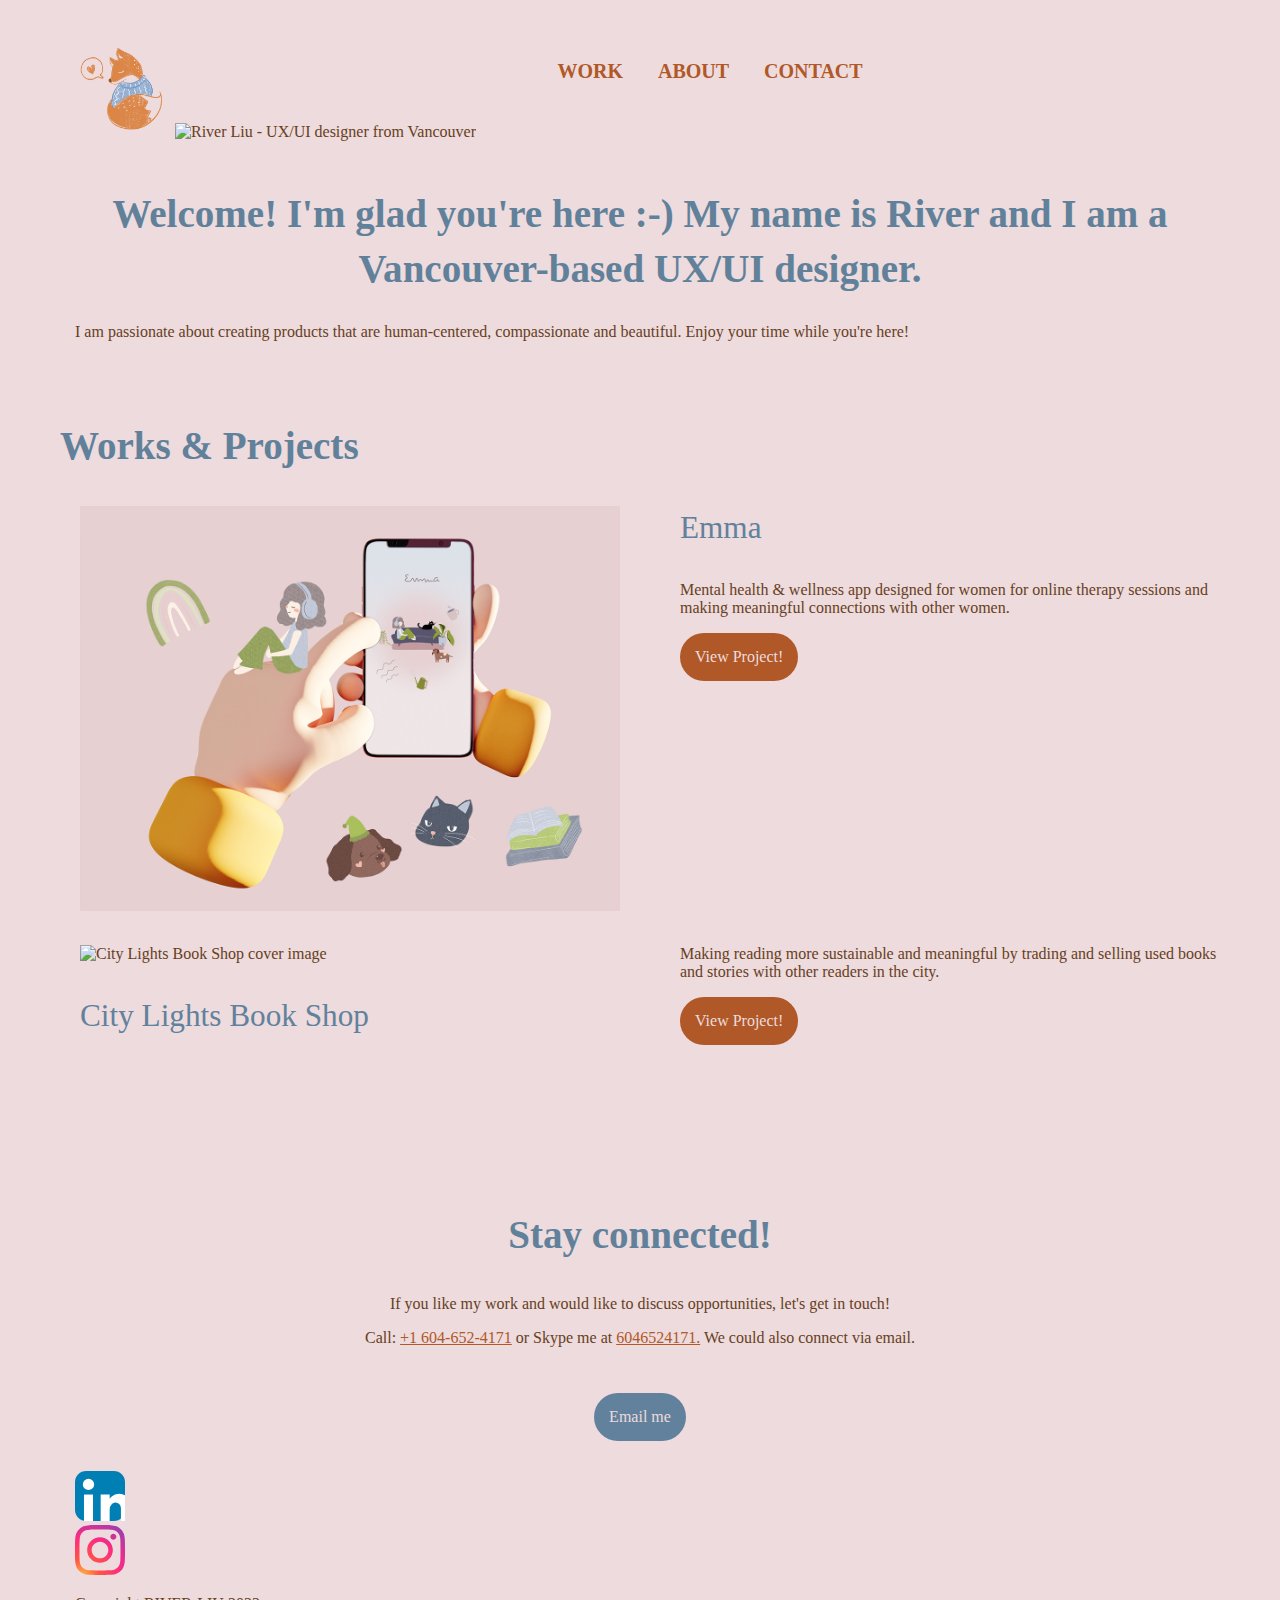
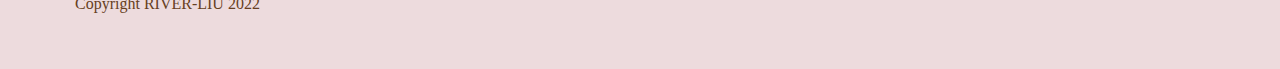
==== index.html @ 2b216ca2 "Styling Changes" ====
<!DOCTYPE html>
<html lang="en" dir="ltr">
  <head>
    <meta charset="utf-8">
    <meta name="author" content="RiverLiu">
    <meta name="description" content="River Liu - UX/UI(user experience and user interface) Designer">
    <title>River Liu UX/UI Designer Vancouver</title>
    <link rel="icon" type="image/png" sizes="32x32" href="img/favicon-32x32.png">
    <link rel="icon" type="image/png" sizes="16x16" href="img/favicon-16x16.png">
    <link rel="manifest" href="/site.webmanifest">
    <link rel="mask-icon" href="/safari-pinned-tab.svg" color="#5bbad5">
    <meta name="msapplication-TileColor" content="#da532c">
    <meta name="theme-color" content="#ffffff">
    <link rel="stylesheet" type="text/css" href="https://cdnjs.cloudflare.com/ajax/libs/normalize/8.0.1/normalize.min.css"> </link>
    <link rel="stylesheet" type="text/css" href="css/style.css"></link>
    <meta name="viewport" content="width=device-width, initial-scale=1">
  </head>
  <body>
    <header>
      <div class="container">
        <a href="img/logo.png" class="logo">
          <img src="img/logo.png" alt="Cute-logo" class="logo">
        </a>
        <nav class="navigation_bar">
          <ul>
            <li>
              <a href="index.html">Work</a>
            </li>
            <li>
              <a href="about.html">About</a>
            </li>
            <li>
              <a href="#contact">Contact</a>
            </li>
          </ul>
        </nav>
      </div>
    </header>
    <main>
      <div class="container">
      <div>
        <img src="https://via.placeholder.com/1600x500?text=River-Liu-Vancouver-Based-UX/UI-Designer" alt="River Liu - UX/UI designer from Vancouver">
      </div>
      <div id="hero">
        <div>
          <h1> Welcome! I'm glad you're here :-) <span> My name is River and I am a Vancouver-based UX/UI designer. </span>
          </h1>
          <p> I am passionate about creating products that are human-centered, compassionate and beautiful. Enjoy your time while you're here! </p>
        </div>
      </div>
    </div>
      <div>
        <div>
          <h2> Works & Projects </h2>
          <div class="row">
            <div class="column">
              <picture>
                <source srcset="img/cover_small.png" media="(max-width:767px)">
                <img src="img/cover_large.png" alt="Emma cover image">
              </picture>
            </div>
            <div class="column">
              <h3> Emma </h3>
              <p> Mental health & wellness app designed for women for online therapy sessions and making meaningful connections with other women.</p>
              <p>
                <a href="project_emma.html" class="button"> View Project! </a>
              </p>
            </div>
          </div>
          <div class="row">
            <div class="column">
              <picture>
                <source srcset="https://via.placeholder.com/600x400" media="(max-width:767px)">
                <img src="https://via.placeholder.com/900x650" alt="City Lights Book Shop cover image">
              </picture>
            </div>
            <div class="column">
              <h3> City Lights Book Shop </h3>
              <p> Making reading more sustainable and meaningful by trading and selling used books and stories with other readers in the city. </p>
              <p>
                <a href="#" class="button"> View Project! </a>
              </p>
              </br>
              </p>
            </div>
          </div>
        </div>
      </div>
      <div></div>
    </main>
    <footer>
      <div class="container">
        <div class="contact content">
        <div>
        <div class="stay connected">
          <h2> Stay connected!</h2>
        </div>
      </div>
      <div>
        <p> If you like my work and would like to discuss opportunities, let's get in touch! </p>
        <p>Call: <a href="tel:+16046524171">+1 604-652-4171</a> or Skype me at <a href="skype:6046524171"> 6046524171.</a>
         We could also connect via email. </p>
        <a class="buttoncontact" href="mailto:riverdear.lxc@gmail.com"> Email me </a>
      </div>
      <div id="social_icons">
        <a href="LINKEDIN_URL" target="_blank">
          <svg preserveAspectRatio="xMidYMidmeet" viewBox="0 0 50 50" xmlns="http://www.w3.org/2000/svg">
            <defs>
              <style>
                .cls-1 {
                  fill: #007fb5;
                }

                .cls-2 {
                  fill: #fff;
                }
              </style>
            </defs>
            <title />
            <g data-name="14-linkedin" id="_14-linkedin">
              <rect class="cls-1" height="50" rx="11.2" ry="11.2" width="50" />
              <rect class="cls-2" height="32.72" width="9.03" x="8.99" y="23.54" />
              <path class="cls-2" d="M48.2,23.54C41.54,21,36.72,25.3,34.66,27.7V23.54h-9V56.26h9V39a8.45,8.45,0,0,1,2.23-5.92,4.75,4.75,0,0,1,3.41-1.67A5.42,5.42,0,0,1,44.24,33a6.13,6.13,0,0,1,1.7,4.35V56.26H56.1V36S57.23,26.92,48.2,23.54Z" />
              <circle class="cls-2" cx="13.5" cy="13.38" r="5.64" />
            </g>
          </svg>
        </a>
        <a href="INSTAGRAM-URL" target="_blank">
          <?xml version="1.0" ?>
          <!DOCTYPE svg PUBLIC '-//W3C//DTD SVG 1.1//EN' 'http://www.w3.org/Graphics/SVG/1.1/DTD/svg11.dtd'>
          <svg enable-background="new 0 0 128 128" id="Social_Icons" version="1.1" viewBox="0 0 128 128" xml:space="preserve" xmlns="http://www.w3.org/2000/svg" xmlns:xlink="http://www.w3.org/1999/xlink">
            <g id="_x37__stroke">
              <g id="Instagram_1_">
                <rect clip-rule="evenodd" fill="none" fill-rule="evenodd" height="128" width="128" />
                <radialGradient cx="19.1111" cy="128.4444" gradientUnits="userSpaceOnUse" id="Instagram_2_" r="163.5519">
                  <stop offset="0" style="stop-color:#FFB140" />
                  <stop offset="0.2559" style="stop-color:#FF5445" />
                  <stop offset="0.599" style="stop-color:#FC2B82" />
                  <stop offset="1" style="stop-color:#8E40B7" />
                </radialGradient>
                <path clip-rule="evenodd" d="M105.843,29.837    c0,4.242-3.439,7.68-7.68,7.68c-4.241,0-7.68-3.438-7.68-7.68c0-4.242,3.439-7.68,7.68-7.68    C102.405,22.157,105.843,25.595,105.843,29.837z M64,85.333c-11.782,0-21.333-9.551-21.333-21.333    c0-11.782,9.551-21.333,21.333-21.333c11.782,0,21.333,9.551,21.333,21.333C85.333,75.782,75.782,85.333,64,85.333z M64,31.135    c-18.151,0-32.865,14.714-32.865,32.865c0,18.151,14.714,32.865,32.865,32.865c18.151,0,32.865-14.714,32.865-32.865    C96.865,45.849,82.151,31.135,64,31.135z M64,11.532c17.089,0,19.113,0.065,25.861,0.373c6.24,0.285,9.629,1.327,11.884,2.204    c2.987,1.161,5.119,2.548,7.359,4.788c2.24,2.239,3.627,4.371,4.788,7.359c0.876,2.255,1.919,5.644,2.204,11.884    c0.308,6.749,0.373,8.773,0.373,25.862c0,17.089-0.065,19.113-0.373,25.861c-0.285,6.24-1.327,9.629-2.204,11.884    c-1.161,2.987-2.548,5.119-4.788,7.359c-2.239,2.24-4.371,3.627-7.359,4.788c-2.255,0.876-5.644,1.919-11.884,2.204    c-6.748,0.308-8.772,0.373-25.861,0.373c-17.09,0-19.114-0.065-25.862-0.373c-6.24-0.285-9.629-1.327-11.884-2.204    c-2.987-1.161-5.119-2.548-7.359-4.788c-2.239-2.239-3.627-4.371-4.788-7.359c-0.876-2.255-1.919-5.644-2.204-11.884    c-0.308-6.749-0.373-8.773-0.373-25.861c0-17.089,0.065-19.113,0.373-25.862c0.285-6.24,1.327-9.629,2.204-11.884    c1.161-2.987,2.548-5.119,4.788-7.359c2.239-2.24,4.371-3.627,7.359-4.788c2.255-0.876,5.644-1.919,11.884-2.204    C44.887,11.597,46.911,11.532,64,11.532z M64,0C46.619,0,44.439,0.074,37.613,0.385C30.801,0.696,26.148,1.778,22.078,3.36    c-4.209,1.635-7.778,3.824-11.336,7.382C7.184,14.3,4.995,17.869,3.36,22.078c-1.582,4.071-2.664,8.723-2.975,15.535    C0.074,44.439,0,46.619,0,64c0,17.381,0.074,19.561,0.385,26.387c0.311,6.812,1.393,11.464,2.975,15.535    c1.635,4.209,3.824,7.778,7.382,11.336c3.558,3.558,7.127,5.746,11.336,7.382c4.071,1.582,8.723,2.664,15.535,2.975    C44.439,127.926,46.619,128,64,128c17.381,0,19.561-0.074,26.387-0.385c6.812-0.311,11.464-1.393,15.535-2.975    c4.209-1.636,7.778-3.824,11.336-7.382c3.558-3.558,5.746-7.127,7.382-11.336c1.582-4.071,2.664-8.723,2.975-15.535    C127.926,83.561,128,81.381,128,64c0-17.381-0.074-19.561-0.385-26.387c-0.311-6.812-1.393-11.464-2.975-15.535    c-1.636-4.209-3.824-7.778-7.382-11.336c-3.558-3.558-7.127-5.746-11.336-7.382c-4.071-1.582-8.723-2.664-15.535-2.975    C83.561,0.074,81.381,0,64,0z" fill="url(#Instagram_2_)" fill-rule="evenodd" id="Instagram" />
              </g>
            </g>
          </svg>
        </a>
      </div>
    </div>
      <div>
        <p> Copyright RIVER-LIU 2022 </p>
      </div>
    </div>
    </footer>
  </body>
</html>
---- css/style.css ----
/*
Colours:
Primary color:#eddbdd (pink)
Secondary colors:
  #b05827 (antique orange)
  #9bbeb9 (turquise)
  #61819c (blue)
  #ebbe3e (yellow)
  #674022 (dark brown)
Decorative colors:
  #c4845d (orange)
  #8ca4b4 (blue)
*/

.container {
  padding: 10px 15px;
}

.navigation_bar {
  text-align: center;
}

 body {
   background-color: #eddbdd;
   font-family: "PT Serif", Nunito;
   font-size: 16px;
   font-weight: 300;
   line-height: normal;
   color: #674022;
   margin: 30px 60px;
 }

 header {
   background-color: #eddbdd;
   font-family: "Playfair Display", Georgia;
   font-size: 20px;
   font-weight: 700;
   text-align: center;
   color: #b05826;
   text-decoration: none;
   text-transform: uppercase;
 }

 nav > ul {
   list-style-type: none;
   padding: 10;
   display: inline-block;
   width: auto;
 }

 nav > ul > li {
   display: inline-block;
   text-decoration: none;
 }

 nav > ul > li > a {
   padding: 0 15px;
   text-decoration: none;
 }

 nav > ul > li > a:hover {
   color: #64849c;
 }

 nav > ul > li > a:active {
   color: #64849c;
 }

 #hero {
   display: inline-block;
   padding: 20px 0;
   width: 100%;
 }

 .logo {
   float: left;
   max-width: 100px;
 }

 .row {
   column-count: 2;
   column-gap: 40px;
   margin-top: 30px;
   margin-bottom:30px;
   column-span: all;
 }

 .column {
   padding-left: 20px;
 }

 .aboutrow {
   column-count: 2;
   column-gap: 20px;
   margin-top: 30px;
   margin-bottom:30px;
 }

.columnmain {
  width: 60%;
}

.columnside {
  width: 40%;
}

h1, h2, h3, h4 {
  line-height: 1.4;
}

h1 {
  font-family: "Didot", Georgia;
  font-size: 2.441em;
  font-weight: 600;
  color: #61819b;
  text-align: center;
}

h2 {
  font-family: "Didot", Georgia;
  font-size: 2.441em;
  font-weight: 600;
  color: #61819b;
}

h3 {
  font-family: "Didot", Georgia;
  font-size: 1.953em;
  font-weight: 500;
  color: #61819c;
}

h4 {
  font-size: 1.563em;
  font-weight: 400;
}

.contact.content {
  padding-top: 40px;
  text-align: center;
}

#Emma {
  text-align: center;
}

img {
  width: 100%;
}

a {
  color: #b05827;
}
a:hover {
  color: #61819c;
}
a:focus {
  color: #b05826;
}
a:active {
  color: #eddbdd;
}

.button {
  display: inline-block;
  background-color: #b05827;
  color: #eddbdd;
  font-weight: 400;
  padding: 15px;
  border-radius: 50px;
  border-bottom: 2px solid
  transition: 0.3s opacity;
  text-decoration: none;
}

.button:hover {
  background-color: #61819c;
  color: #eddbdd;
}

.button:active {
  background-color: #eddbdd;
}

.buttoncontact {
  display: inline-block;
  background-color: #61819c;
  color: #eddbdd;
  font-weight: 400;
  padding: 15px;
  border-radius: 50px;
  border-bottom: 2px;
  text-decoration: none;
  margin: 30px;
}

.buttoncontact:hover {
  background-color: #9bbeb9;
}

#social_icons {
  max-width: 50px;
}

img.mypic {
  max-width: 200px;
  float: center;
}

.stay.connected {
  text-align: center;
}

@media only screen and (min-width:640px) {
}

@media only screen and (min-width:1024px) {
}

@media only screen and (min-width:1440px) {
}
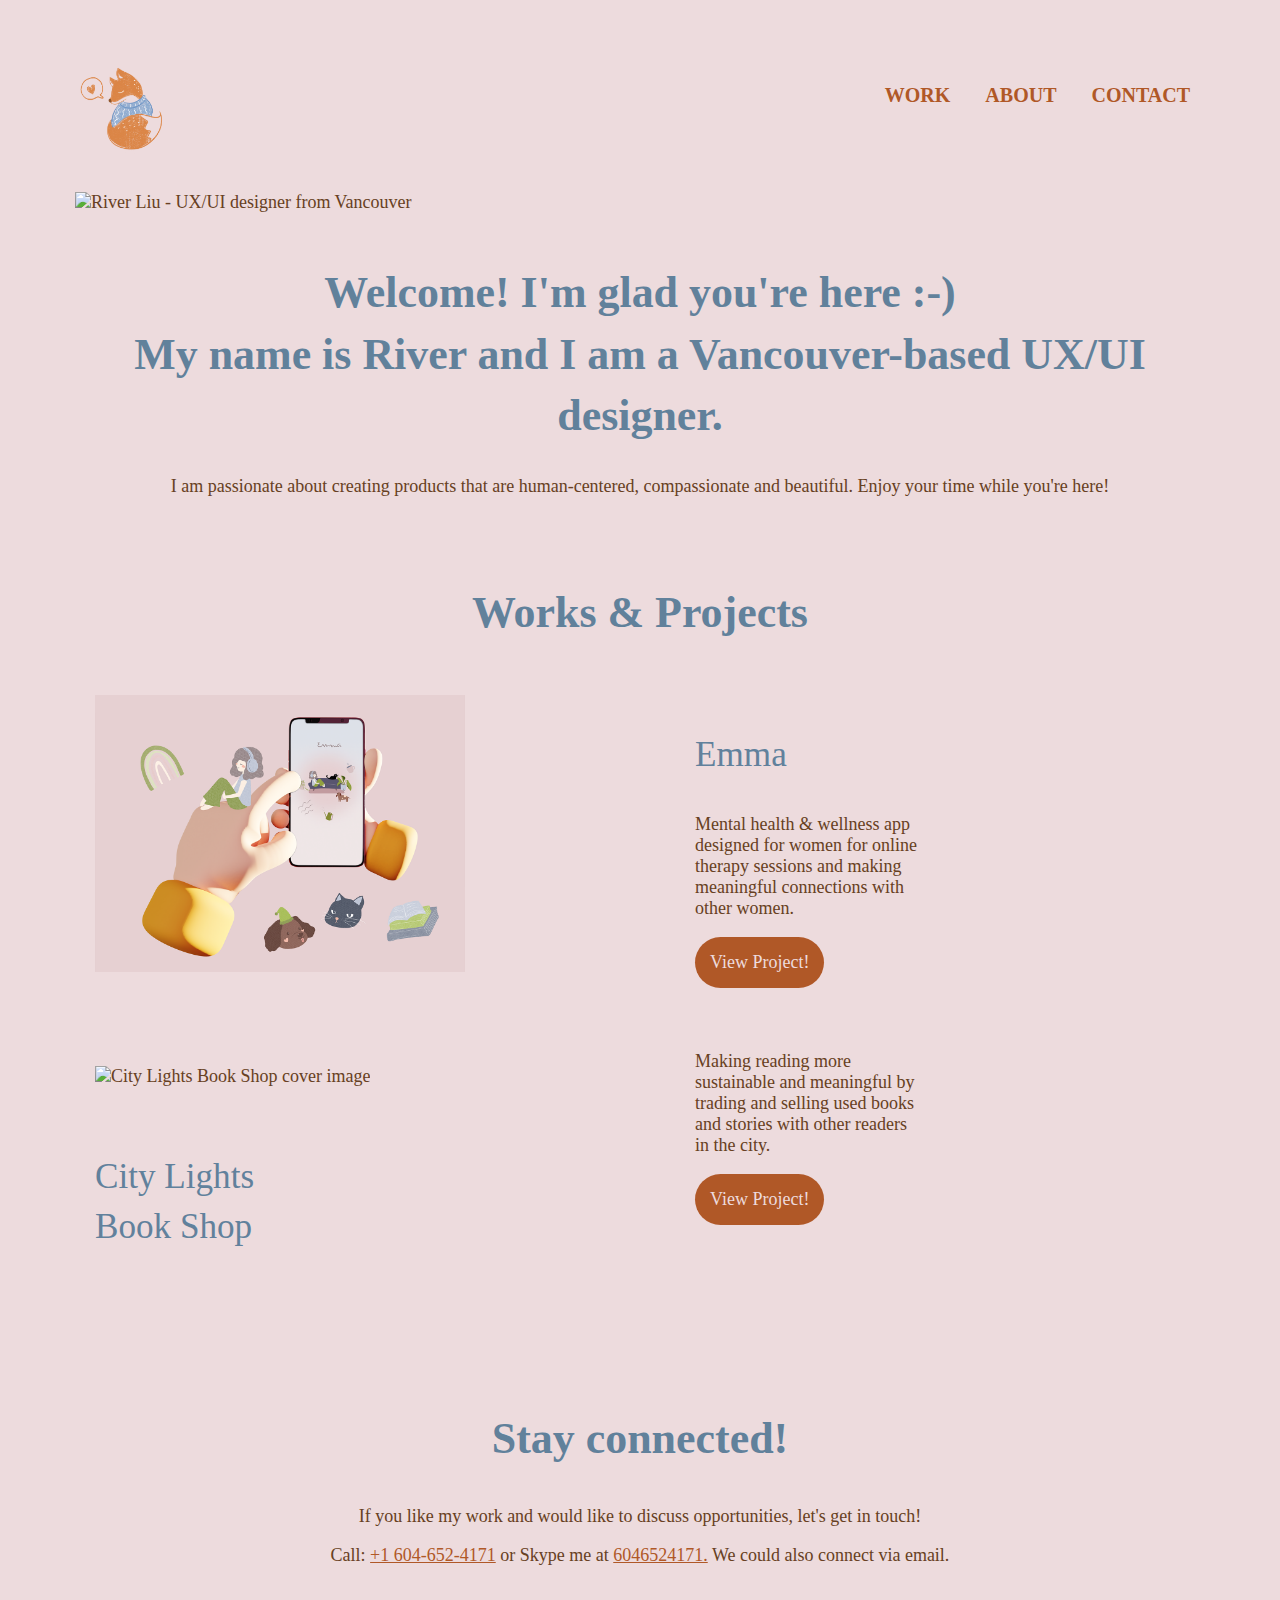
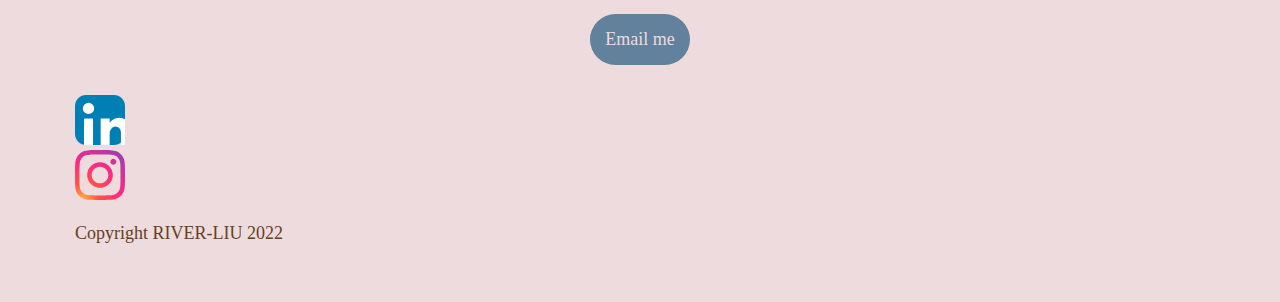
==== commit 5ddec249: "included media queries in code" ====
--- a/index.html
+++ b/index.html
@@ -49,31 +49,37 @@
         </div>
       </div>
     </div>
-      <div>
         <div>
           <h2> Works & Projects </h2>
           <div class="row">
+            <div class="col-6 col-7 col-8 col-9">
             <div class="column">
               <picture>
                 <source srcset="img/cover_small.png" media="(max-width:767px)">
                 <img src="img/cover_large.png" alt="Emma cover image">
               </picture>
             </div>
+        </div>
+          <div class="col-6 col-5 col-4 col-3">
             <div class="column">
               <h3> Emma </h3>
               <p> Mental health & wellness app designed for women for online therapy sessions and making meaningful connections with other women.</p>
               <p>
                 <a href="project_emma.html" class="button"> View Project! </a>
               </p>
-            </div>
           </div>
+        </div>
+      </div>
           <div class="row">
+            <div class="col-6 col-7 col-8 col-9">
             <div class="column">
               <picture>
                 <source srcset="https://via.placeholder.com/600x400" media="(max-width:767px)">
                 <img src="https://via.placeholder.com/900x650" alt="City Lights Book Shop cover image">
               </picture>
             </div>
+        </div>
+          <div class="col-6 col-5 col-4 col-3">
             <div class="column">
               <h3> City Lights Book Shop </h3>
               <p> Making reading more sustainable and meaningful by trading and selling used books and stories with other readers in the city. </p>
@@ -85,8 +91,8 @@
             </div>
           </div>
         </div>
+        </div>
       </div>
-      <div></div>
     </main>
     <footer>
       <div class="container">
--- a/css/style.css
+++ b/css/style.css
@@ -12,6 +12,10 @@
   #8ca4b4 (blue)
 */
 
+* {
+  box-sizing: border-box;
+}
+
 .container {
   padding: 10px 15px;
 }
@@ -70,6 +74,11 @@
    display: inline-block;
    padding: 20px 0;
    width: 100%;
+   text-align: center;
+ }
+
+ #hero span {
+   display: block;
  }
 
  .logo {
@@ -85,24 +94,16 @@
    column-span: all;
  }
 
+ .row::after {
+  content: "";
+  clear: both;
+  display: table;
+}
+
  .column {
    padding-left: 20px;
  }
 
- .aboutrow {
-   column-count: 2;
-   column-gap: 20px;
-   margin-top: 30px;
-   margin-bottom:30px;
- }
-
-.columnmain {
-  width: 60%;
-}
-
-.columnside {
-  width: 40%;
-}
 
 h1, h2, h3, h4 {
   line-height: 1.4;
@@ -121,6 +122,7 @@
   font-size: 2.441em;
   font-weight: 600;
   color: #61819b;
+  text-align: center;
 }
 
 h3 {
@@ -142,6 +144,10 @@
 
 #Emma {
   text-align: center;
+}
+
+#about.page h3{
+  margin-top: 0;
 }
 
 img {
@@ -212,10 +218,51 @@
 }
 
 @media only screen and (min-width:640px) {
-}
+  header {
+    text-align: unset;
+    padding: 20px 0 13px
+  }
+
+  nav {
+    width: auto;
+    float: right;
+    margin-top: 4px;
+  }
+
+  main {
+    margin-top: 99px;
+  }
+
+  body {
+    font-size: 18px;
+  }
+
 
 @media only screen and (min-width:1024px) {
+  .container {
+  max-width: 1200px;
+  margin-left: auto;
+  margin-right: auto;
+}
 }
 
 @media only screen and (min-width:1440px) {
 }
+
+[class*="col-"] {
+  float: left;
+  padding: 15px;
+}
+
+.col-1 {width: 8.33%;}
+.col-2 {width: 16.66%;}
+.col-3 {width: 25%;}
+.col-4 {width: 33.33%;}
+.col-5 {width: 41.66%;}
+.col-6 {width: 50%;}
+.col-7 {width: 58.33%;}
+.col-8 {width: 66.66%;}
+.col-9 {width: 75%;}
+.col-10 {width: 83.33%;}
+.col-11 {width: 91.66%;}
+.col-12 {width: 100%;}
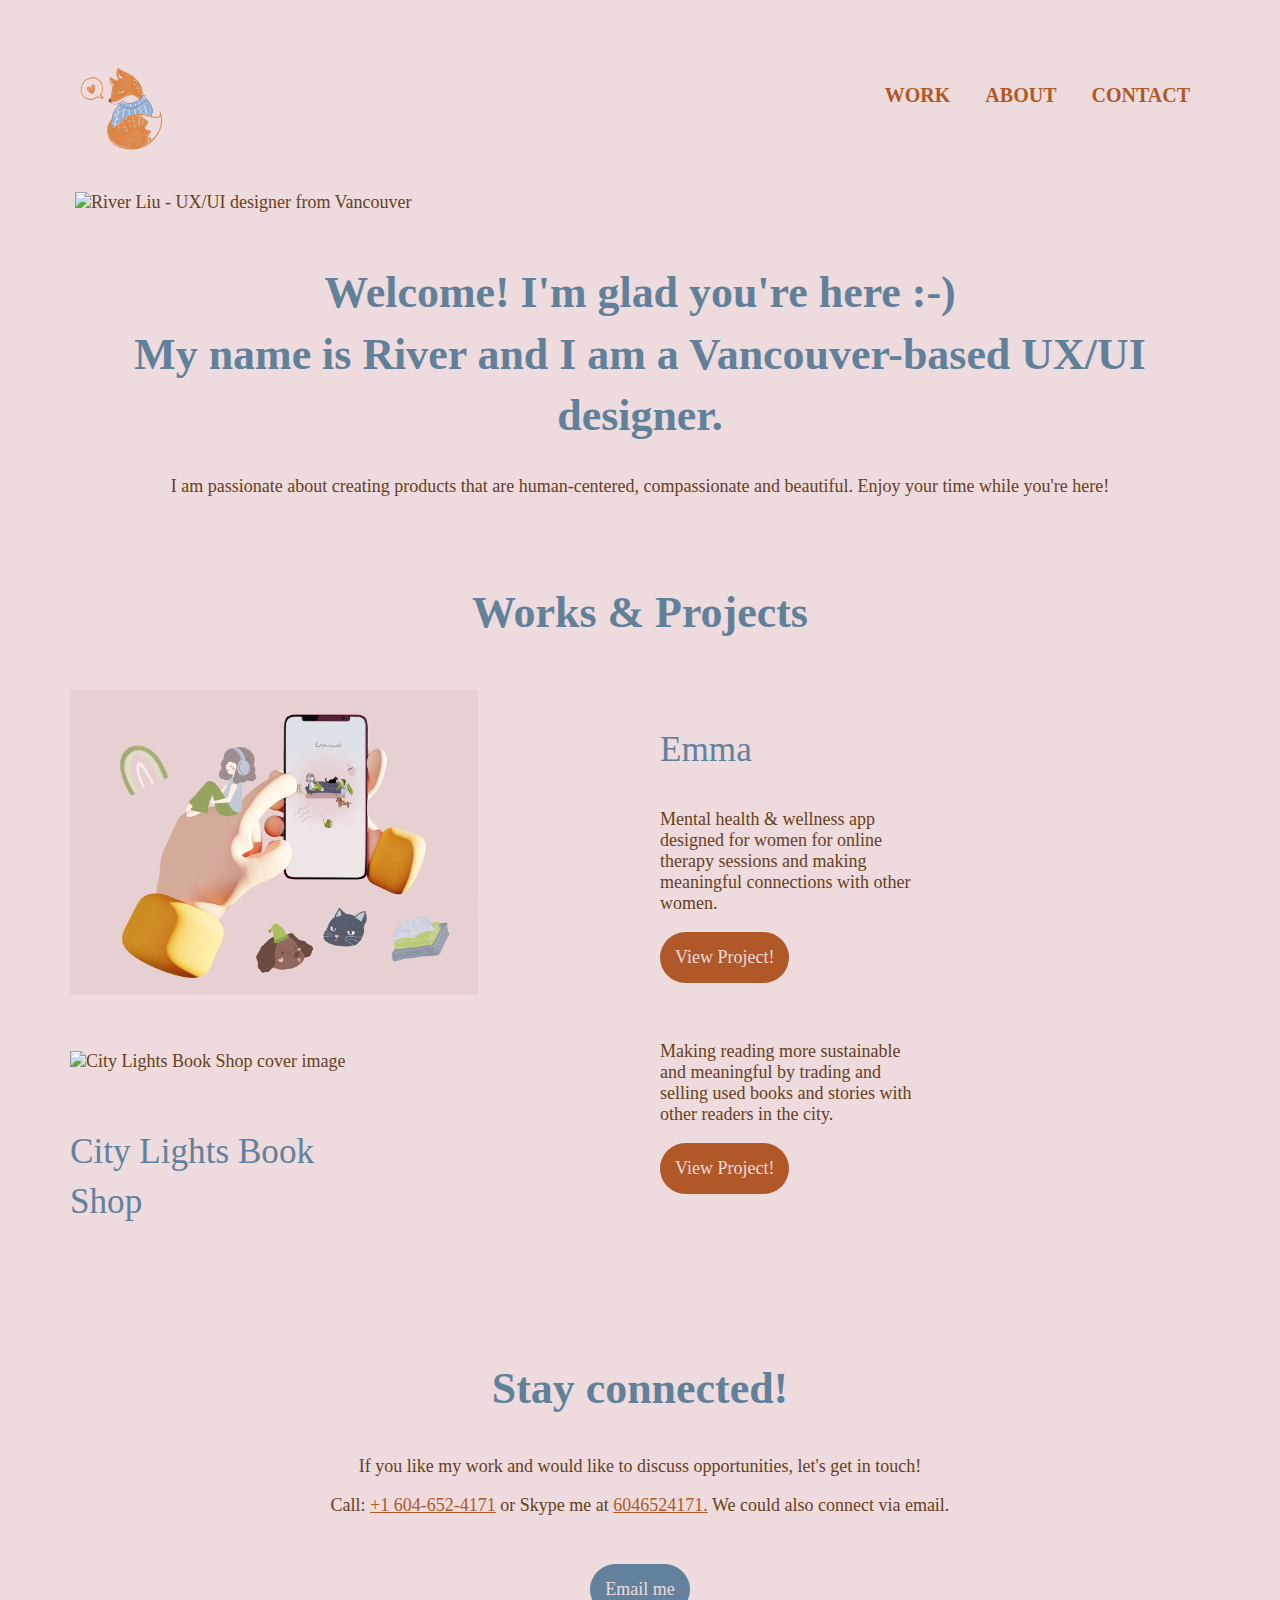
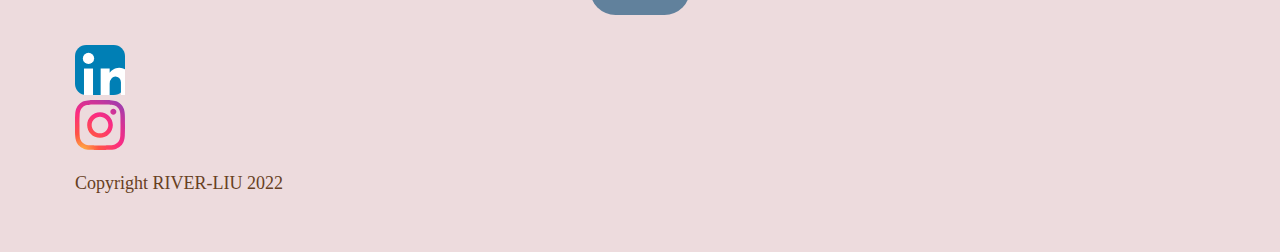
==== commit 159464f9: "Layout changes" ====
--- a/index.html
+++ b/index.html
@@ -49,50 +49,39 @@
         </div>
       </div>
     </div>
-        <div>
+        <div class="work">
           <h2> Works & Projects </h2>
           <div class="row">
-            <div class="col-6 col-7 col-8 col-9">
-            <div class="column">
+            <div class="column col-6 col-7 col-8 col-9">
               <picture>
                 <source srcset="img/cover_small.png" media="(max-width:767px)">
                 <img src="img/cover_large.png" alt="Emma cover image">
               </picture>
             </div>
-        </div>
-          <div class="col-6 col-5 col-4 col-3">
-            <div class="column">
+          <div class="column col-6 col-5 col-4 col-3">
               <h3> Emma </h3>
               <p> Mental health & wellness app designed for women for online therapy sessions and making meaningful connections with other women.</p>
               <p>
                 <a href="project_emma.html" class="button"> View Project! </a>
               </p>
+              </div>
           </div>
-        </div>
-      </div>
           <div class="row">
-            <div class="col-6 col-7 col-8 col-9">
-            <div class="column">
+            <div class="column col-6 col-7 col-8 col-9">
               <picture>
                 <source srcset="https://via.placeholder.com/600x400" media="(max-width:767px)">
                 <img src="https://via.placeholder.com/900x650" alt="City Lights Book Shop cover image">
               </picture>
             </div>
-        </div>
-          <div class="col-6 col-5 col-4 col-3">
-            <div class="column">
+          <div class="column col-6 col-5 col-4 col-3">
               <h3> City Lights Book Shop </h3>
               <p> Making reading more sustainable and meaningful by trading and selling used books and stories with other readers in the city. </p>
               <p>
                 <a href="#" class="button"> View Project! </a>
               </p>
-              </br>
-              </p>
+              </div>
             </div>
-          </div>
-        </div>
-        </div>
-      </div>
+            </div>
     </main>
     <footer>
       <div class="container">
@@ -106,9 +95,10 @@
         <p> If you like my work and would like to discuss opportunities, let's get in touch! </p>
         <p>Call: <a href="tel:+16046524171">+1 604-652-4171</a> or Skype me at <a href="skype:6046524171"> 6046524171.</a>
          We could also connect via email. </p>
-        <a class="buttoncontact" href="mailto:riverdear.lxc@gmail.com"> Email me </a>
+         <a class="buttoncontact" href="mailto:riverdear.lxc@gmail.com"> Email me </a>
       </div>
-      <div id="social_icons">
+      <div class="center">
+        <div id="social_icons">
         <a href="LINKEDIN_URL" target="_blank">
           <svg preserveAspectRatio="xMidYMidmeet" viewBox="0 0 50 50" xmlns="http://www.w3.org/2000/svg">
             <defs>
@@ -151,6 +141,7 @@
         </a>
       </div>
     </div>
+    </div>
       <div>
         <p> Copyright RIVER-LIU 2022 </p>
       </div>
--- a/css/style.css
+++ b/css/style.css
@@ -88,10 +88,9 @@
 
  .row {
    column-count: 2;
-   column-gap: 40px;
+   column-gap: 20px;
    margin-top: 30px;
    margin-bottom:30px;
-   column-span: all;
  }
 
  .row::after {
@@ -101,7 +100,7 @@
 }
 
  .column {
-   padding-left: 20px;
+   padding-left: 10px;
  }
 
 
@@ -236,6 +235,7 @@
   body {
     font-size: 18px;
   }
+}
 
 
 @media only screen and (min-width:1024px) {
@@ -251,7 +251,7 @@
 
 [class*="col-"] {
   float: left;
-  padding: 15px;
+  padding: 10px;
 }
 
 .col-1 {width: 8.33%;}
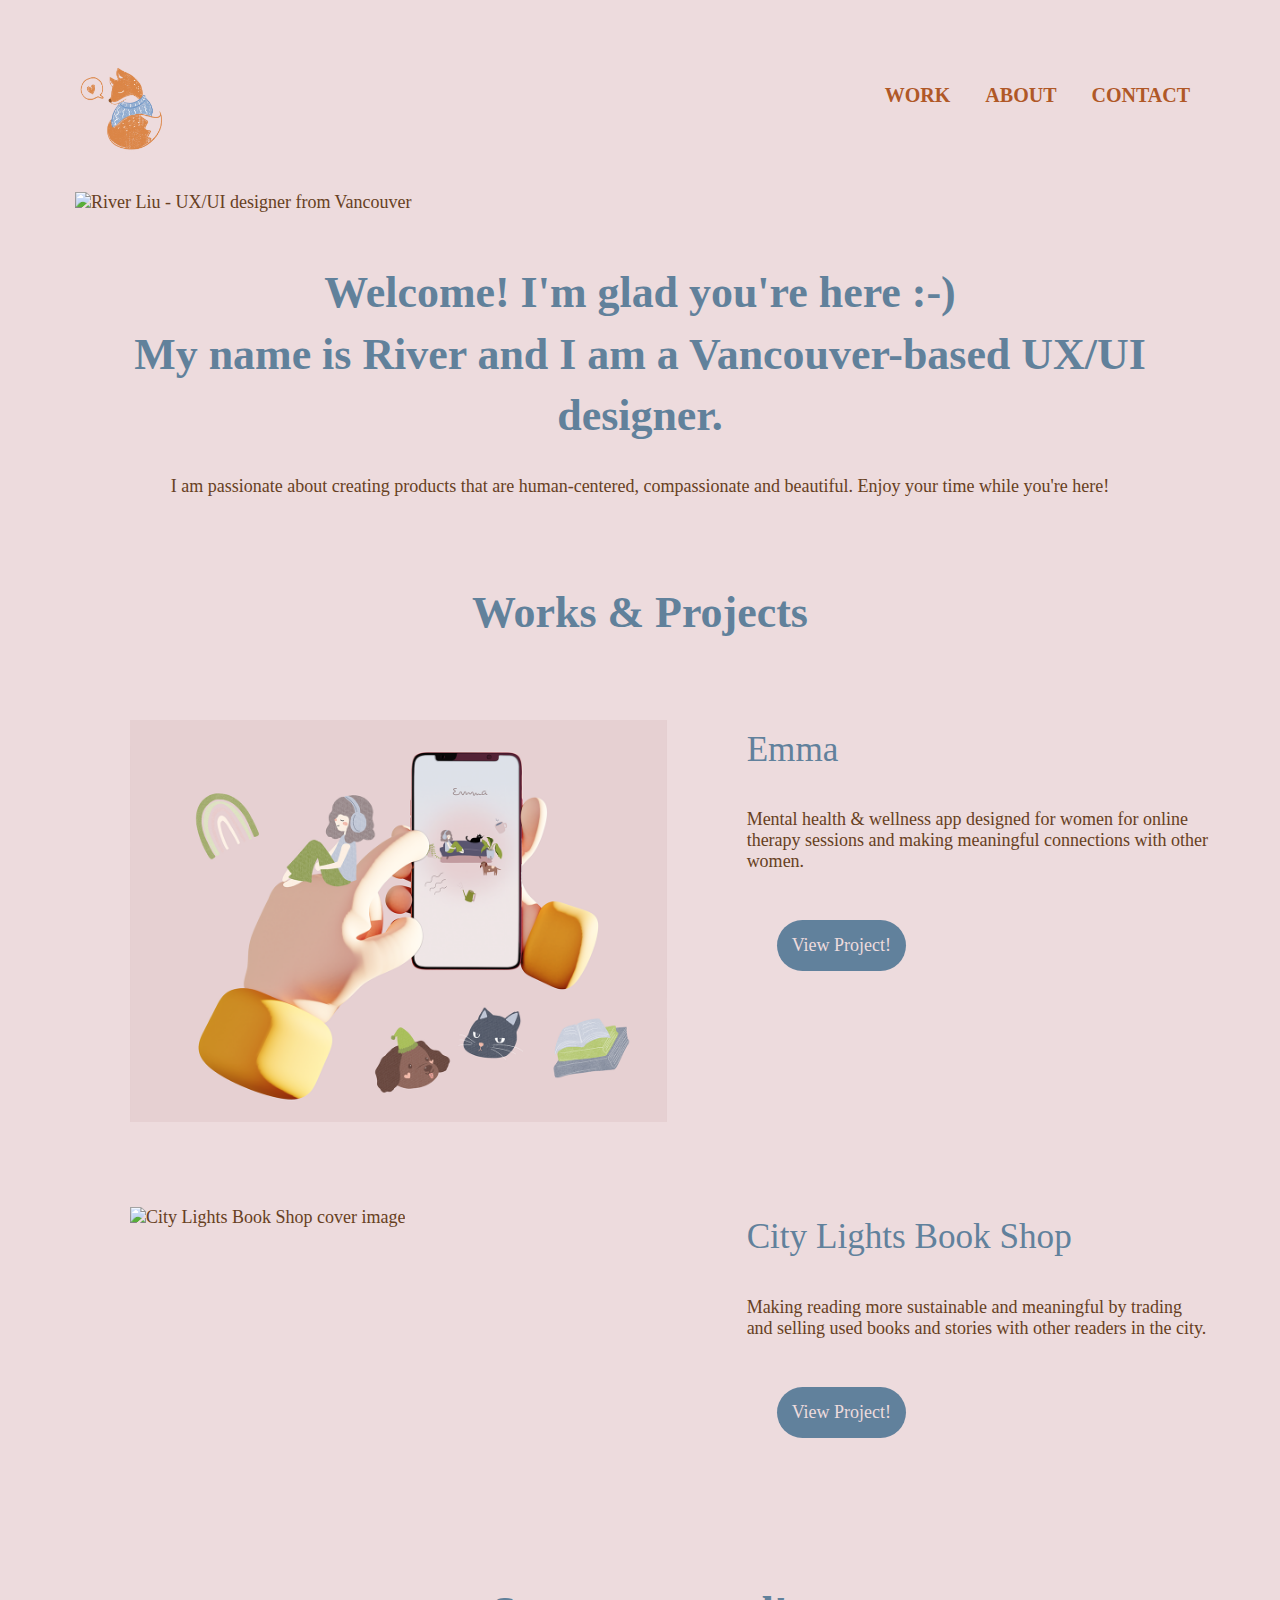
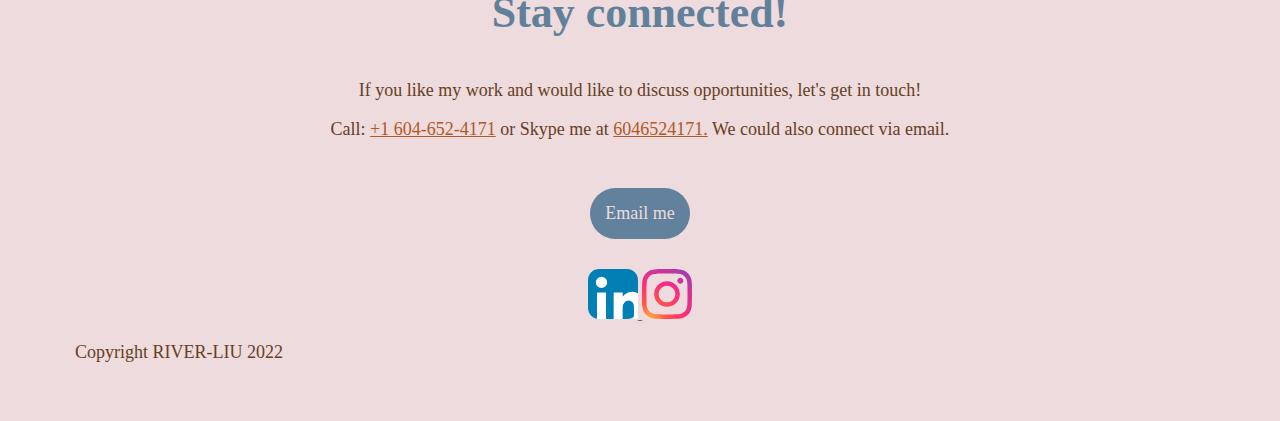
==== commit c4557f8d: "fixed column layout and edited animation" ====
--- a/index.html
+++ b/index.html
@@ -53,10 +53,12 @@
           <h2> Works & Projects </h2>
           <div class="row">
             <div class="column col-6 col-7 col-8 col-9">
-              <picture>
+              <div class="photo-padding">
+                <picture>
                 <source srcset="img/cover_small.png" media="(max-width:767px)">
                 <img src="img/cover_large.png" alt="Emma cover image">
               </picture>
+            </div>
             </div>
           <div class="column col-6 col-5 col-4 col-3">
               <h3> Emma </h3>
@@ -68,10 +70,12 @@
           </div>
           <div class="row">
             <div class="column col-6 col-7 col-8 col-9">
-              <picture>
+              <div class="photo-padding">
+                <picture>
                 <source srcset="https://via.placeholder.com/600x400" media="(max-width:767px)">
                 <img src="https://via.placeholder.com/900x650" alt="City Lights Book Shop cover image">
               </picture>
+            </div>
             </div>
           <div class="column col-6 col-5 col-4 col-3">
               <h3> City Lights Book Shop </h3>
--- a/css/style.css
+++ b/css/style.css
@@ -12,6 +12,40 @@
   #8ca4b4 (blue)
 */
 
+@keyframes color-change {
+  from {fill: #b05827;}
+  to {fill: #ebbe3e;}
+}
+
+.lightbulb {
+  animation-duration: 4s;
+  animation-name: color-change;
+  animation-iteration-count: infinite;
+  animation-direction: alternate;
+  animation-timing-function: linear;
+}
+
+\
+@keyframes rotateAnimation {
+	from {transform: rotateY(45deg);}
+	to {transform: rotateY(225deg);}
+}
+
+.plant {
+  transform: rotateY(45deg);
+	animation: rotateAnimation 4s linear infinite;
+  animation-direction: alternate;
+}
+
+.plant-wrap {
+  perspective: 500px;
+	display: flex;
+	justify-content: center;
+	align-items: center;
+	height: 100vh;
+}
+
+
 * {
   box-sizing: border-box;
 }
@@ -86,11 +120,8 @@
    max-width: 100px;
  }
 
- .row {
-   column-count: 2;
-   column-gap: 20px;
-   margin-top: 30px;
-   margin-bottom:30px;
+ .photo-padding {
+   padding: 30px 60px;
  }
 
  .row::after {
@@ -98,10 +129,6 @@
   clear: both;
   display: table;
 }
-
- .column {
-   padding-left: 10px;
- }
 
 
 h1, h2, h3, h4 {
@@ -145,8 +172,31 @@
   text-align: center;
 }
 
-#about.page h3{
+.about.page h3{
   margin-top: 0;
+}
+
+.about.row {
+}
+
+.about-padding {
+  padding:
+}
+
+.skills-padding {
+  padding-left: 80px;
+}
+
+.list-padding {
+  padding-left: 80px;
+}
+
+.introduction {
+display:grid;
+}
+
+.skills {
+  display:grid;
 }
 
 img {
@@ -168,19 +218,22 @@
 
 .button {
   display: inline-block;
-  background-color: #b05827;
+  background-color: #61819c;
   color: #eddbdd;
   font-weight: 400;
   padding: 15px;
   border-radius: 50px;
-  border-bottom: 2px solid
-  transition: 0.3s opacity;
+  border-bottom: 2px;
   text-decoration: none;
+  margin: 30px;
+  transition-duration: 0.2s;
+  transition-property: opacity;
 }
 
 .button:hover {
   background-color: #61819c;
   color: #eddbdd;
+  opacity: 0.8;
 }
 
 .button:active {
@@ -197,19 +250,26 @@
   border-bottom: 2px;
   text-decoration: none;
   margin: 30px;
+  transition-duration: 0.2s;
+  transition-property: opacity;
 }
 
 .buttoncontact:hover {
   background-color: #9bbeb9;
 }
 
-#social_icons {
+#social_icons svg{
   max-width: 50px;
+}
+
+.center {
+  text-align: center;
 }
 
 img.mypic {
   max-width: 200px;
   float: center;
+  margin-bottom: 15px;
 }
 
 .stay.connected {
@@ -235,6 +295,13 @@
   body {
     font-size: 18px;
   }
+
+  [class*="col-"] {
+    float: left;
+    padding: 10px;
+  }
+
+  .col-6 {width: 50%;}
 }
 
 
@@ -244,25 +311,10 @@
   margin-left: auto;
   margin-right: auto;
 }
+
+.col-5 {width: 41.66%;}
+.col-7 {width: 58.33%;}
 }
 
 @media only screen and (min-width:1440px) {
 }
-
-[class*="col-"] {
-  float: left;
-  padding: 10px;
-}
-
-.col-1 {width: 8.33%;}
-.col-2 {width: 16.66%;}
-.col-3 {width: 25%;}
-.col-4 {width: 33.33%;}
-.col-5 {width: 41.66%;}
-.col-6 {width: 50%;}
-.col-7 {width: 58.33%;}
-.col-8 {width: 66.66%;}
-.col-9 {width: 75%;}
-.col-10 {width: 83.33%;}
-.col-11 {width: 91.66%;}
-.col-12 {width: 100%;}
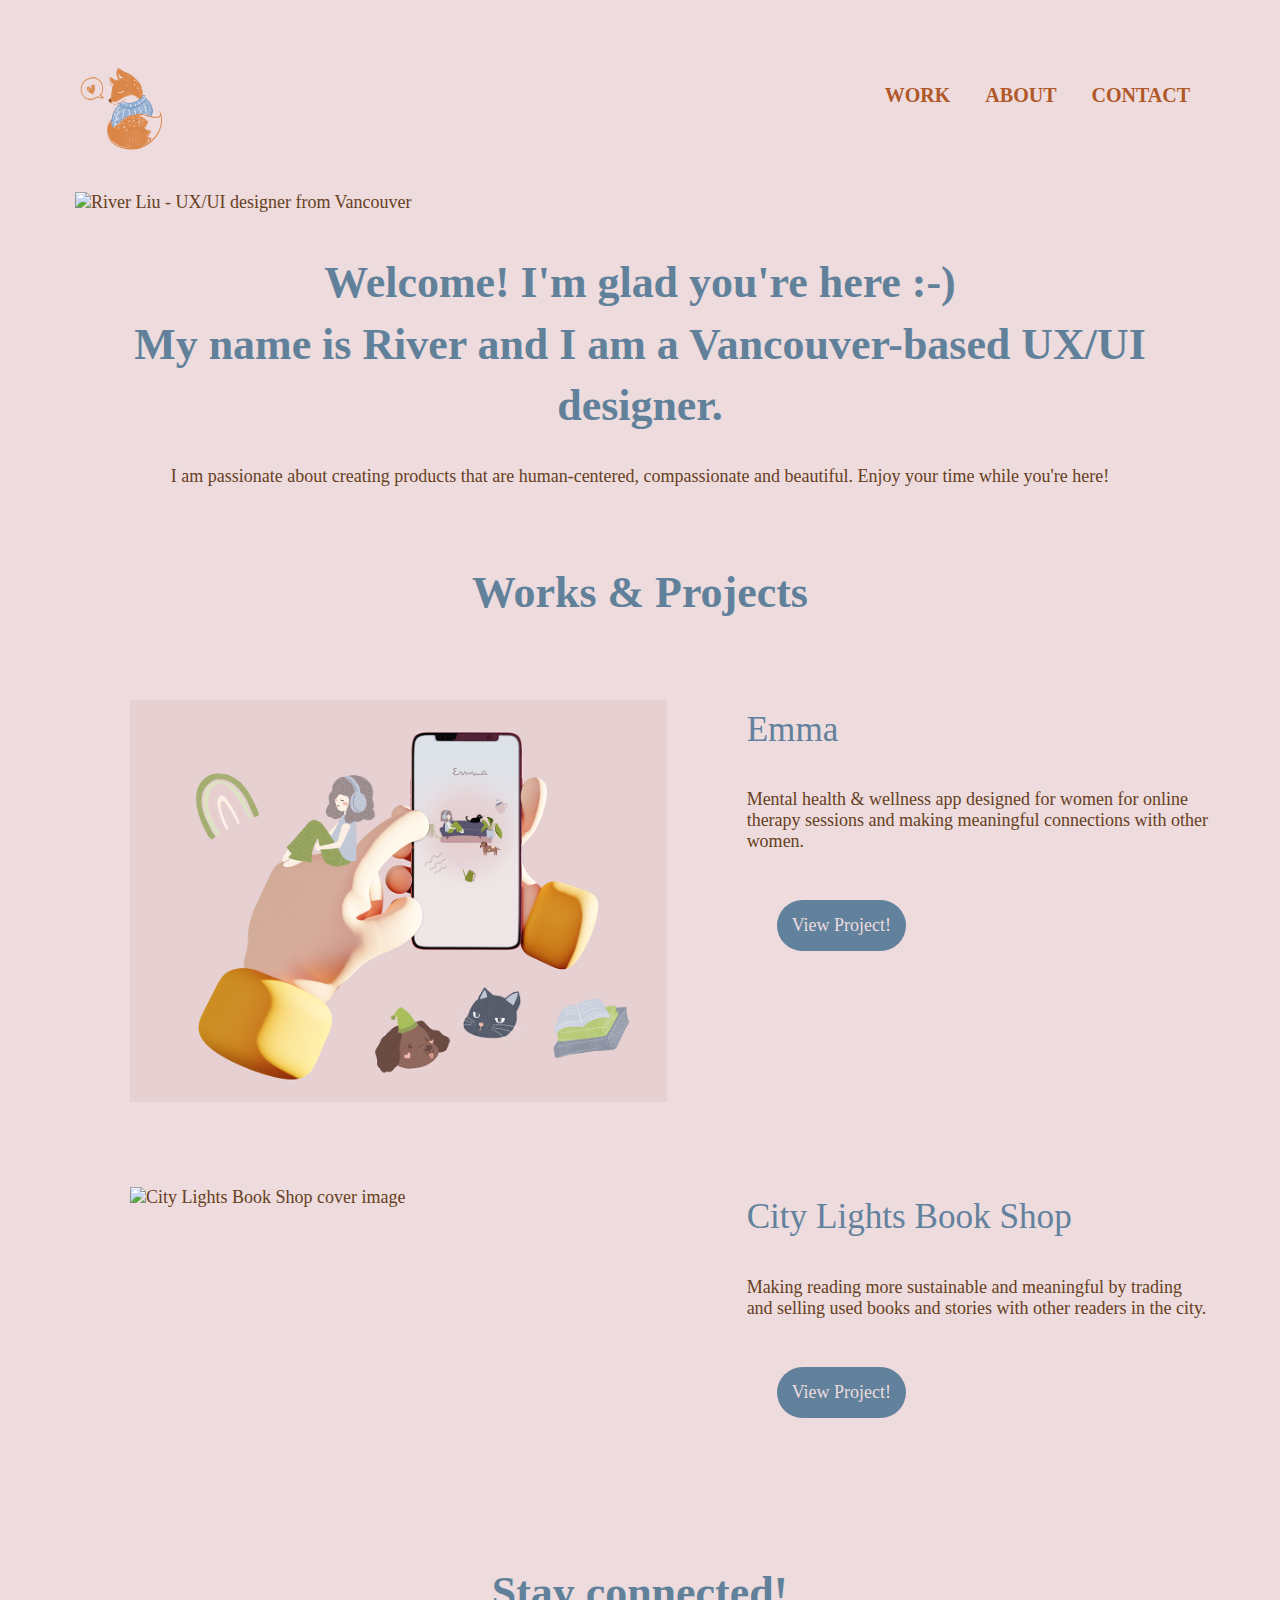
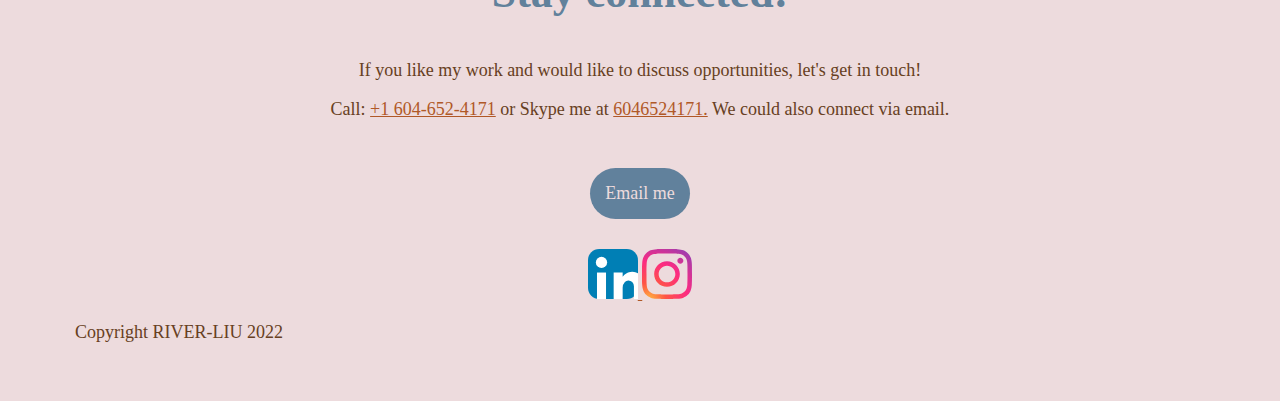
==== commit 59c9bbe3: "Added menu toggle" ====
--- a/index.html
+++ b/index.html
@@ -14,11 +14,13 @@
     <link rel="stylesheet" type="text/css" href="https://cdnjs.cloudflare.com/ajax/libs/normalize/8.0.1/normalize.min.css"> </link>
     <link rel="stylesheet" type="text/css" href="css/style.css"></link>
     <meta name="viewport" content="width=device-width, initial-scale=1">
+    <link rel="burger" href="img/burger.svg">
   </head>
   <body>
     <header>
       <div class="container">
-        <a href="img/logo.png" class="logo">
+        <div class="navtoggle" id="myNavtoggle">
+        <a href="index.html" class="logo">
           <img src="img/logo.png" alt="Cute-logo" class="logo">
         </a>
         <nav class="navigation_bar">
@@ -30,10 +32,17 @@
               <a href="about.html">About</a>
             </li>
             <li>
-              <a href="#contact">Contact</a>
+              <a href="#contact" onclick="menuToggle()" >Contact</a>
+            </li>
+            <li>
+              <a href="javascript:void(0);" class="burger" onclick="menuToggle()"><i class="fa-solid fa-bars"></i>
+              </a>
+              <svg  class="burger" xmlns="http://www.w3.org/2000/svg" viewBox="0 0 448 512"><path d="M0 96C0 78.3 14.3 64 32 64H416c17.7 0 32 14.3 32 32s-14.3 32-32 32H32C14.3 128 0 113.7 0 96zM0 256c0-17.7 14.3-32 32-32H416c17.7 0 32 14.3 32 32s-14.3 32-32 32H32c-17.7 0-32-14.3-32-32zM448 416c0 17.7-14.3 32-32 32H32c-17.7 0-32-14.3-32-32s14.3-32 32-32H416c17.7 0 32 14.3 32 32z"/>
+              </svg>
             </li>
           </ul>
         </nav>
+      </div>
       </div>
     </header>
     <main>
@@ -151,5 +160,10 @@
       </div>
     </div>
     </footer>
+    <script
+    src="https://code.jquery.com/jquery-3.6.1.min.js"
+    integrity="sha256-o88AwQnZB+VDvE9tvIXrMQaPlFFSUTR+nldQm1LuPXQ="
+    crossorigin="anonymous"></script>
+    <script src="js/scripts.js"></script>
   </body>
 </html>
--- a/css/style.css
+++ b/css/style.css
@@ -35,6 +35,7 @@
   transform: rotateY(45deg);
 	animation: rotateAnimation 4s linear infinite;
   animation-direction: alternate;
+  transform-origin: center;
 }
 
 .plant-wrap {
@@ -56,6 +57,36 @@
 
 .navigation_bar {
   text-align: center;
+}
+
+.navtoggle, .navtoggle.responsive {
+  position: relative;
+}
+
+.navtoggle.respnsive {
+  padding: 24px 0 0;
+}
+
+.navtoggle.responsive li  {
+  display: block;
+  padding: 10px 0;
+}
+
+.navtoggle li .burger {
+  position: absolute;
+  right: 0;
+  padding-right: none;
+  top: 2px;
+  font-size: 20px;
+  color: #b05827;
+}
+
+.navtoggle.responsive li:last-child  {
+  padding: 0 0 10px;
+}
+
+.navtoggle li:not(:last-child) {
+ display: none;
 }
 
  body {
@@ -81,14 +112,9 @@
 
  nav > ul {
    list-style-type: none;
-   padding: 10;
+   padding: 0;
    display: inline-block;
    width: auto;
- }
-
- nav > ul > li {
-   display: inline-block;
-   text-decoration: none;
  }
 
  nav > ul > li > a {
@@ -104,9 +130,10 @@
    color: #64849c;
  }
 
+
  #hero {
    display: inline-block;
-   padding: 20px 0;
+   padding: 10px 0;
    width: 100%;
    text-align: center;
  }
@@ -118,6 +145,12 @@
  .logo {
    float: left;
    max-width: 100px;
+ }
+
+ .burger {
+   max-width:30px;
+   padding-top: 20px;
+   color: #b05827;
  }
 
  .photo-padding {
@@ -282,11 +315,32 @@
     padding: 20px 0 13px
   }
 
+  .logo {
+    max-width: 100px;
+  }
+
+  nav > ul > li {
+    display: inline-block;
+    text-decoration: none;
+  }
+
+nav > ul {
+  margin: 1em 0;
+}
+
   nav {
     width: auto;
     float: right;
     margin-top: 4px;
   }
+
+  .navtoggle li:not(:last-child) {
+  display: inline-block;
+}
+
+.navtoggle li:last-child {
+  display: none;
+}
 
   main {
     margin-top: 99px;
